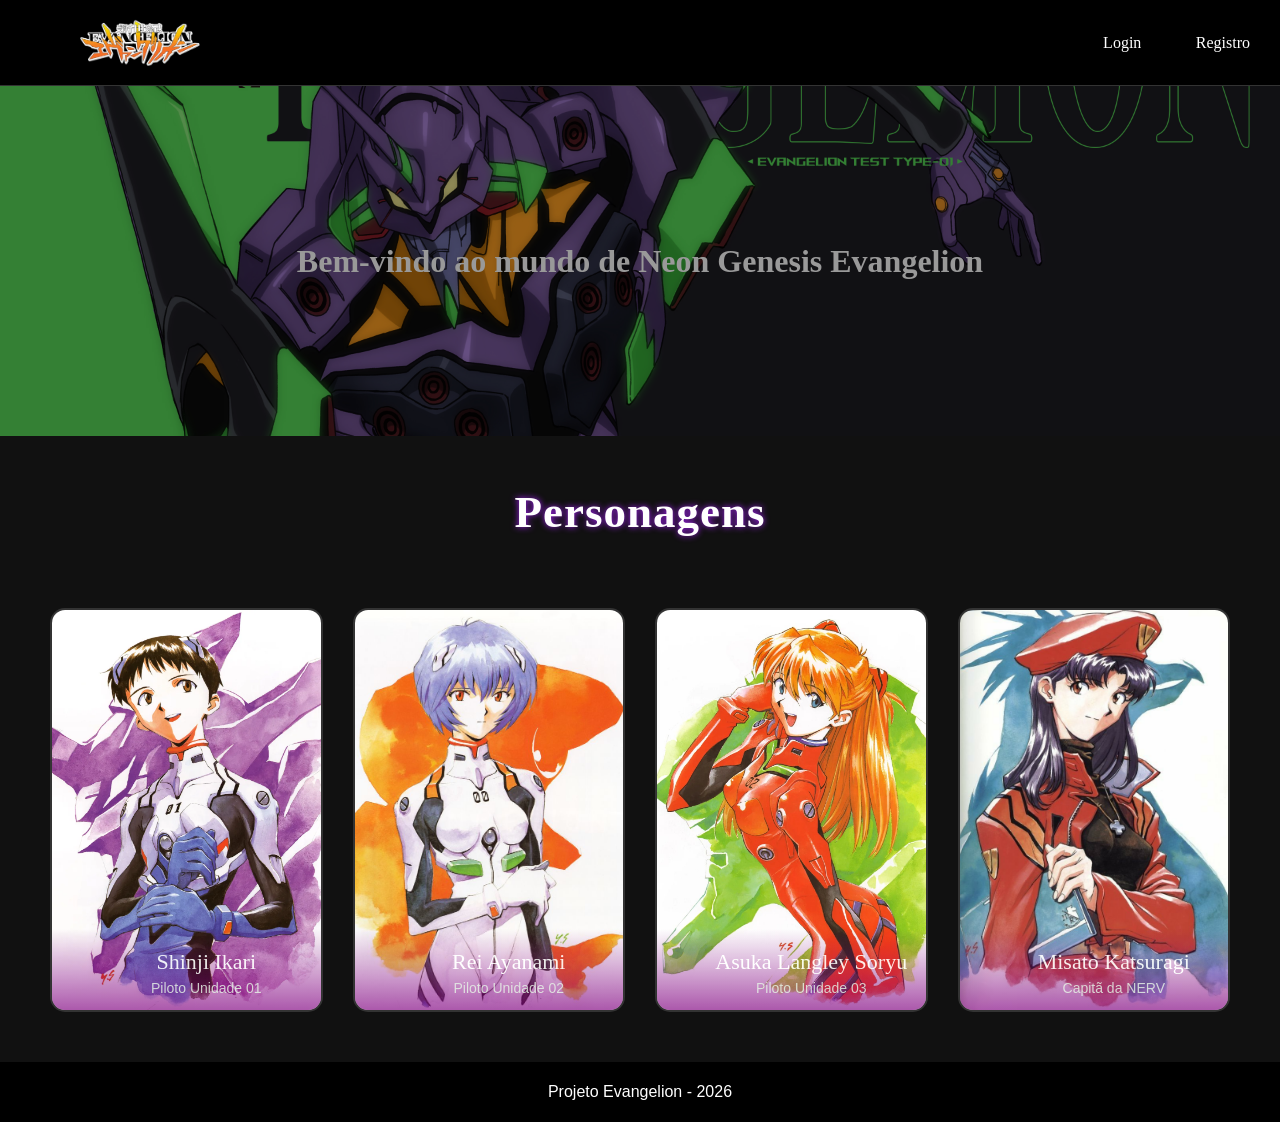
==== pages/index.html @ f6206ad4 "arrumando e começando a criar a pagina de login" ====
<!DOCTYPE html>
<html lang="pt-br">
<head>
  <meta charset="UTF-8">
  <title>Evangelion</title>
  <link rel="stylesheet" href="../css/style.css">
</head>
<body>

<header class="header">
    <a href="../pages/index.html" class="logo">
      <img src="../assets/img/logoEvangelion.webp" alt="Home">
    </a>
  <nav>
    <a href="../pages/ShinjiPage.html">Login</a>
    <a href="../pages/ReiPage.html">Registro</a>
  </nav>
</header>

    <section class="banner">
      <h2 class="fonteEvangelion">Bem-vindo ao mundo de Neon Genesis Evangelion</h2>
    </section>
    <h2 class="secaoPersonagens fonteEvangelion">Personagens</h2>


  <section class="cards">
  <div class="card" onclick="location.href='../pages/ShinjiPage.html'">
    <img src="../assets/img/Shinji_Card.webp" alt="Shinji">
    <div class="card-overlay">
      <span class="fonteEvangelion">Shinji Ikari</span>
      <p>Piloto Unidade 01</p>
    </div>
  </div>

  <div class="card" onclick="location.href='../pages/ReiPage.html'">
    <img src="../assets/img/Ayanami_Rei_Card.jpg" alt="Rei">
    <div class="card-overlay">
      <span class="fonteEvangelion">Rei Ayanami</span>
      <p>Piloto Unidade 02</p>
    </div>
  </div>

  <div class="card" onclick="location.href='../pages/AsukaPage.html'">
    <img src="../assets/img/Asuka_Card.jpg" alt="Rei">
    <div class="card-overlay">
      <span class="fonteEvangelion">Asuka Langley Soryu</span>
      <p>Piloto Unidade 03</p>
    </div>
  </div>

  <div class="card" onclick="location.href='../pages/MisatoPage.html'">
    <img src="../assets/img/Misato_card.jpg" alt="Rei">
    <div class="card-overlay">
      <span class="fonteEvangelion">Misato Katsuragi</span>
      <p>Capitã da NERV</p>
    </div>
  </div>
  
  </section>

<footer class="footer">
  <p>Projeto Evangelion - 2026</p>
</footer>

</body>
</html>
---- css/style.css ----
body {
  margin: 0;
  font-family: Arial;
  background-color: #111;
}

.header {
  display: flex;
  justify-content: space-between;
  align-items: center;
  background: black;
  color: white;
  padding: 15px 30px;
  position: sticky;
  top: 0;
  z-index: 1000;
  border-bottom: 1px solid #333; 
}

.header img {
  width: 120px;
  height: auto;
  cursor: pointer;
  transition: 0.3s;
}

.secaoPersonagens {
  color: white;
  text-align: center;
  font-size: 45px;
  margin-top: 50px;
  margin-bottom: 20px;
  text-shadow: 0 0 6px #a020f0; 
  letter-spacing: 1px;      
}

.cards {
  display: grid;
  grid-template-columns: repeat(auto-fit, minmax(250px, 1fr)); 
  gap: 30px;
  padding: 50px;
}

.card {
  position: relative; 
  height: 400px;
  border-radius: 15px;
  overflow: hidden; 
  cursor: pointer;
  border: 2px solid #333;
  transition: all 0.5s cubic-bezier(0.175, 0.885, 0.32, 1.275); 
}

.card img {
  width: 100%;
  height: 100%;
  object-fit: cover; 
  transition: transform 0.5s;
}


.card-overlay {
  position: absolute; 
  bottom: 0;
  left: 0;
  width: 100%;
  padding: 20px;
  background: linear-gradient(transparent, rgba(128, 0, 128, 0.9)); 
  color: white;
  text-align: center;
  transform: translateY(20px); 
  transition: 0.5s;
  opacity: 0.9;
}

.card-overlay span {
  font-size: 22px;
  display: block;
}

.card-overlay p {
  font-size: 14px;
  margin-top: 5px;
  color: #ddd;
}

.card:hover {
  transform: scale(1.05); 
  border-color: #a020f0;
  box-shadow: 0 10px 30px rgba(160, 32, 240, 0.6);
  z-index: 10; 
}

.card:hover img {
  transform: scale(1.1) rotate(2deg); 
}

.card:hover .card-overlay {
  transform: translateY(0); 
  background: linear-gradient(transparent, #a020f0);
}

@font-face {
  font-family: 'evangelion';
  src: url('../fonts/evangelion.otf') format('opentype');
}
.fonteEvangelion {
  font-family: 'evangelion';
}

.banner {
  position: relative;
  height: 350px;
  background: url('../assets/img/evangelion-unit-01-3840x2160-15699.png') center/cover;
  display: flex;
  align-items: center;
  justify-content: center;
}


/* overlay escuro */
.banner::after{
  content: "";  
  position: absolute;
  inset: 0;
  background: rgba(0, 0, 0, 0.4);
}

.banner h2{
  position: relative;
  color: white;
  font-size: 32px;
}

.header {
  display: flex;
  justify-items: center;
  align-items: center;
  background: black;
  color: white;
  padding: 15px 30px;
  position: sticky;
  top: 0;
}

.header a{
  color: white;
  margin-left: 50px;
  text-decoration: none;
  font-family: 'evangelion';
}

.header a:hover{
  color: purple;
}


@keyframes aparecer {
  from { opacity: 0; }
  to { opacity: 1; }
}

.banner {
  animation: aparecer 2s;
}


@keyframes pulsarNeon {
  from { text-shadow: 0 0 10px #a020f0, 0 0 20px #a020f0; }
  to { text-shadow: 0 0 20px #ff00ff, 0 0 30px #a020f0; }
}

.secaoPersonagens {
  animation: pulsarNeon 1.5s infinite alternate;
}

/* Responsividade(Uma das partes mais importantes do projeto ANTEÇÃO!!!) */
@media (max-width: 768px) {
  .cards {
    grid-template-columns: 1fr;
  }

  .banner h2{
    font-size: 20px;
    text-align: center;
    padding: 10px;
  }
}

.footer {
  background: black;
  color: white;
  text-align: center;
  padding: 5px;
}
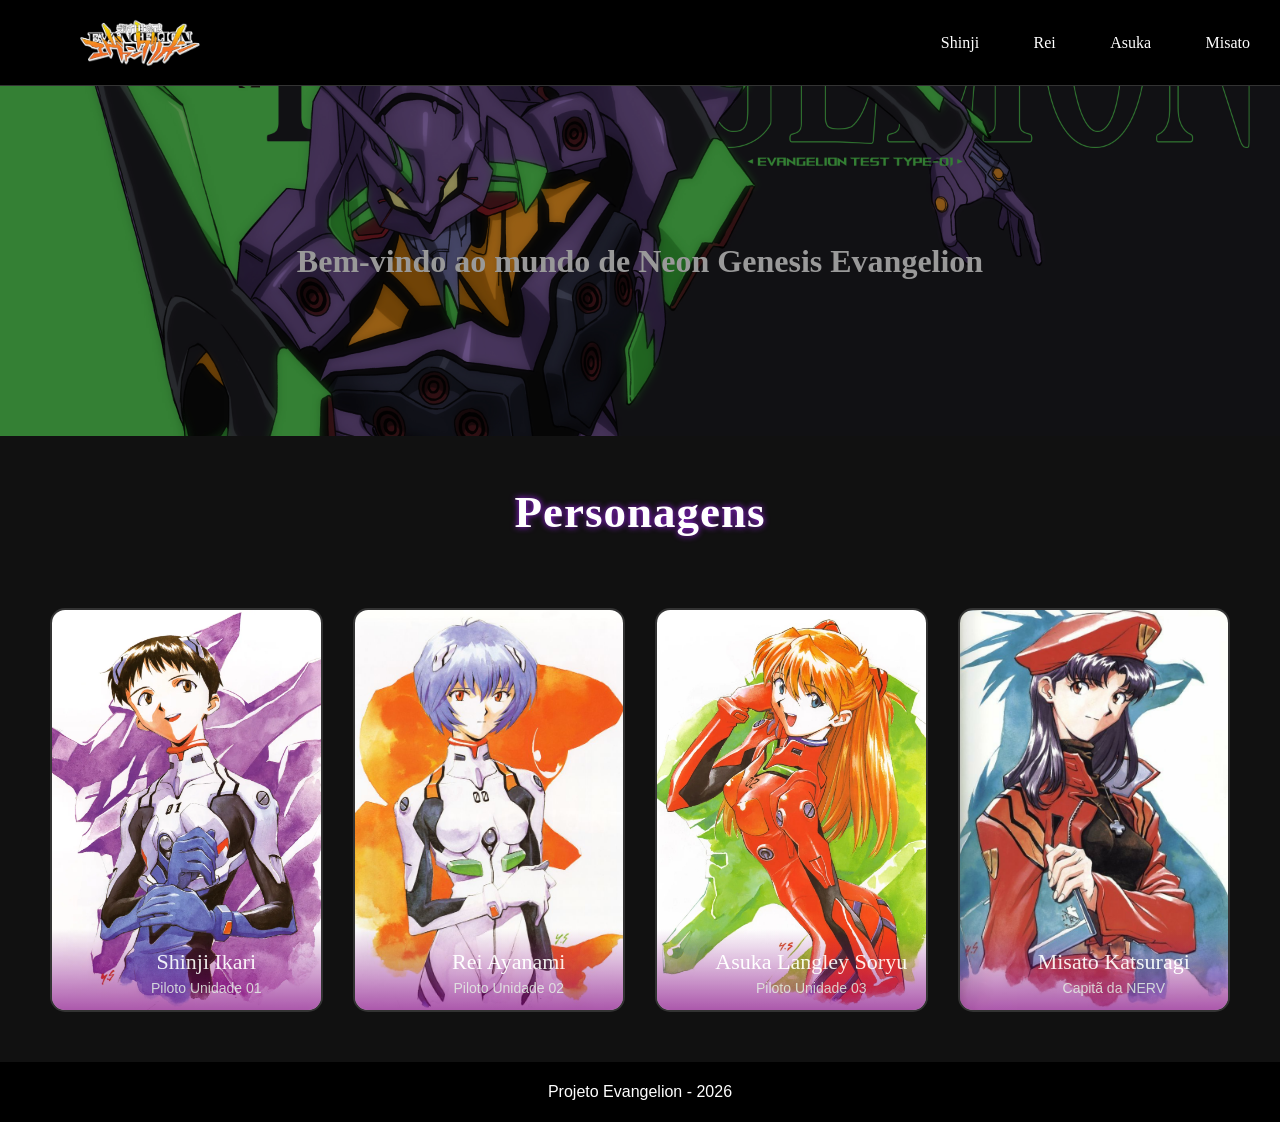
==== commit 09bb9349: "commit criando pagina da Misato" ====
--- a/pages/index.html
+++ b/pages/index.html
@@ -12,8 +12,10 @@
       <img src="../assets/img/logoEvangelion.webp" alt="Home">
     </a>
   <nav>
-    <a href="../pages/ShinjiPage.html">Login</a>
-    <a href="../pages/ReiPage.html">Registro</a>
+    <a href="../pages/ShinjiPage.html">Shinji</a>
+    <a href="../pages/ReiPage.html">Rei</a>
+    <a href="../pages/AsukaPage.html">Asuka</a>
+    <a href="../pages/MisatoPage.html">Misato</a>
   </nav>
 </header>
 
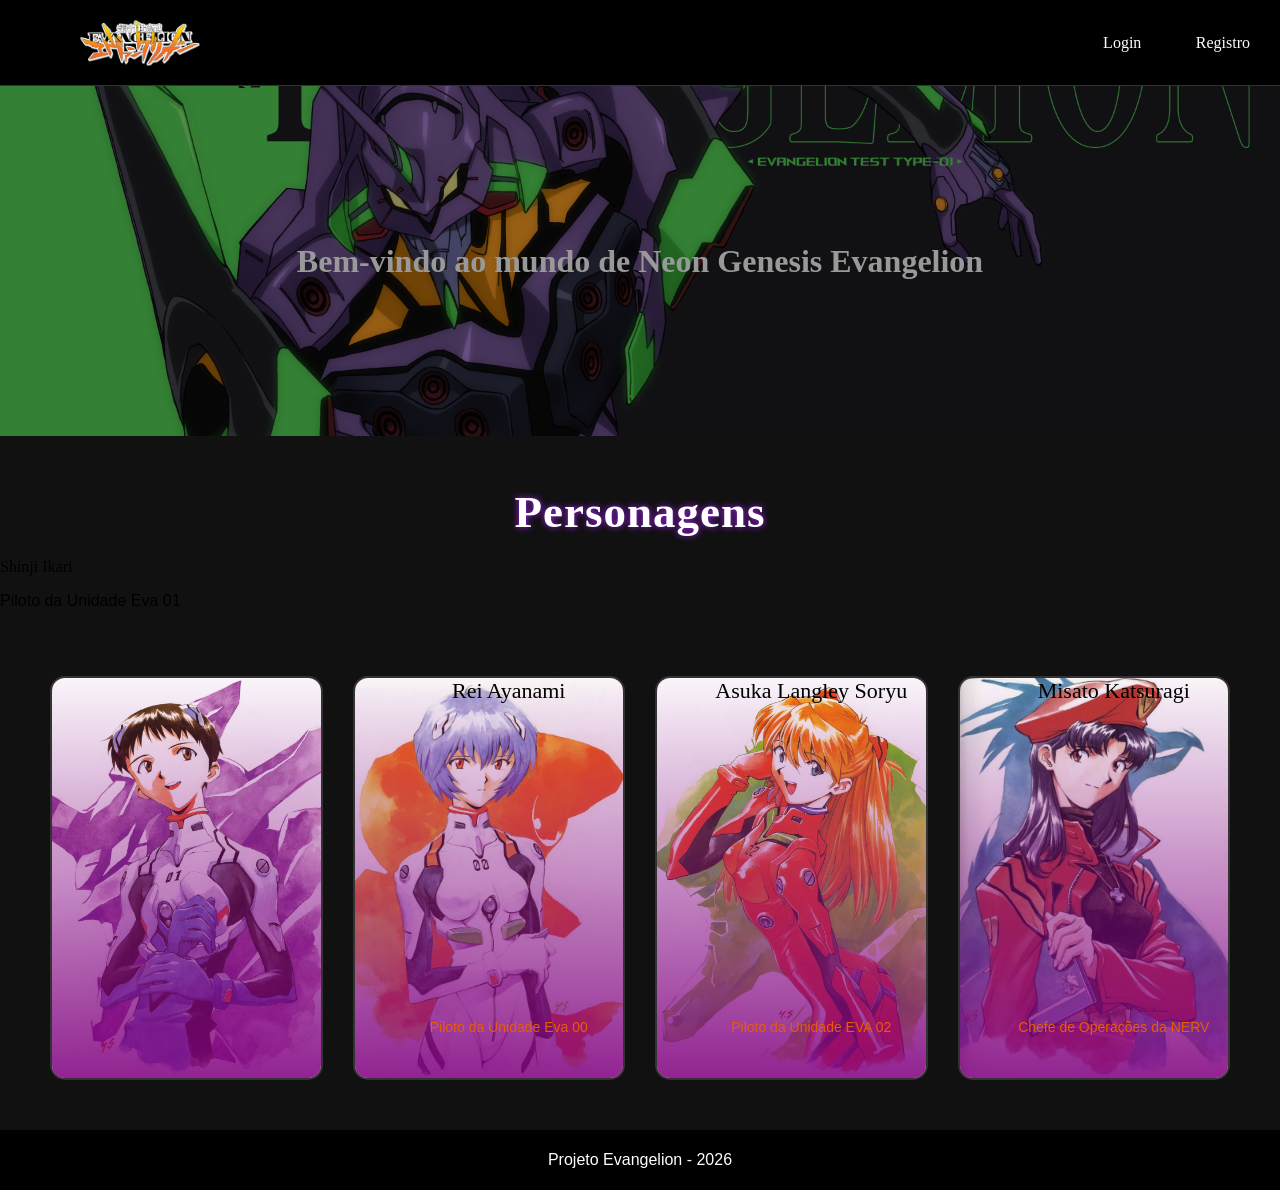
==== commit eb27c67f: "Commit temporario ajustando cards" ====
--- a/pages/index.html
+++ b/pages/index.html
@@ -12,10 +12,8 @@
       <img src="../assets/img/logoEvangelion.webp" alt="Home">
     </a>
   <nav>
-    <a href="../pages/ShinjiPage.html">Shinji</a>
-    <a href="../pages/ReiPage.html">Rei</a>
-    <a href="../pages/AsukaPage.html">Asuka</a>
-    <a href="../pages/MisatoPage.html">Misato</a>
+    <a href="../pages/login.html">Login</a>
+    <a href="../pages/registro.html">Registro</a>
   </nav>
 </header>
 
@@ -25,12 +23,12 @@
     <h2 class="secaoPersonagens fonteEvangelion">Personagens</h2>
 
 
+  <span class="fonteEvangelion">Shinji Ikari</span>
+  <p>Piloto da Unidade Eva 01</p>
   <section class="cards">
   <div class="card" onclick="location.href='../pages/ShinjiPage.html'">
     <img src="../assets/img/Shinji_Card.webp" alt="Shinji">
     <div class="card-overlay">
-      <span class="fonteEvangelion">Shinji Ikari</span>
-      <p>Piloto Unidade 01</p>
     </div>
   </div>
 
@@ -38,7 +36,7 @@
     <img src="../assets/img/Ayanami_Rei_Card.jpg" alt="Rei">
     <div class="card-overlay">
       <span class="fonteEvangelion">Rei Ayanami</span>
-      <p>Piloto Unidade 02</p>
+      <p>Piloto da Unidade Eva 00</p>
     </div>
   </div>
 
@@ -46,7 +44,7 @@
     <img src="../assets/img/Asuka_Card.jpg" alt="Rei">
     <div class="card-overlay">
       <span class="fonteEvangelion">Asuka Langley Soryu</span>
-      <p>Piloto Unidade 03</p>
+      <p>Piloto da Unidade EVA 02</p>
     </div>
   </div>
 
@@ -54,7 +52,7 @@
     <img src="../assets/img/Misato_card.jpg" alt="Rei">
     <div class="card-overlay">
       <span class="fonteEvangelion">Misato Katsuragi</span>
-      <p>Capitã da NERV</p>
+      <p>Chefe de Operações da NERV</p>
     </div>
   </div>
   
--- a/css/style.css
+++ b/css/style.css
@@ -61,27 +61,31 @@
 
 .card-overlay {
   position: absolute; 
+  top: -10%;
   bottom: 0;
   left: 0;
   width: 100%;
   padding: 20px;
   background: linear-gradient(transparent, rgba(128, 0, 128, 0.9)); 
-  color: white;
+  color: #e85c04;
   text-align: center;
   transform: translateY(20px); 
   transition: 0.5s;
-  opacity: 0.9;
+  /*opacity: 0.2;*/
 }
 
 .card-overlay span {
   font-size: 22px;
   display: block;
+  color: black;
+  opacity: 100%;
 }
 
 .card-overlay p {
   font-size: 14px;
-  margin-top: 5px;
-  color: #ddd;
+  margin-top: 315px;
+  color: #e85c04;
+  
 }
 
 .card:hover {
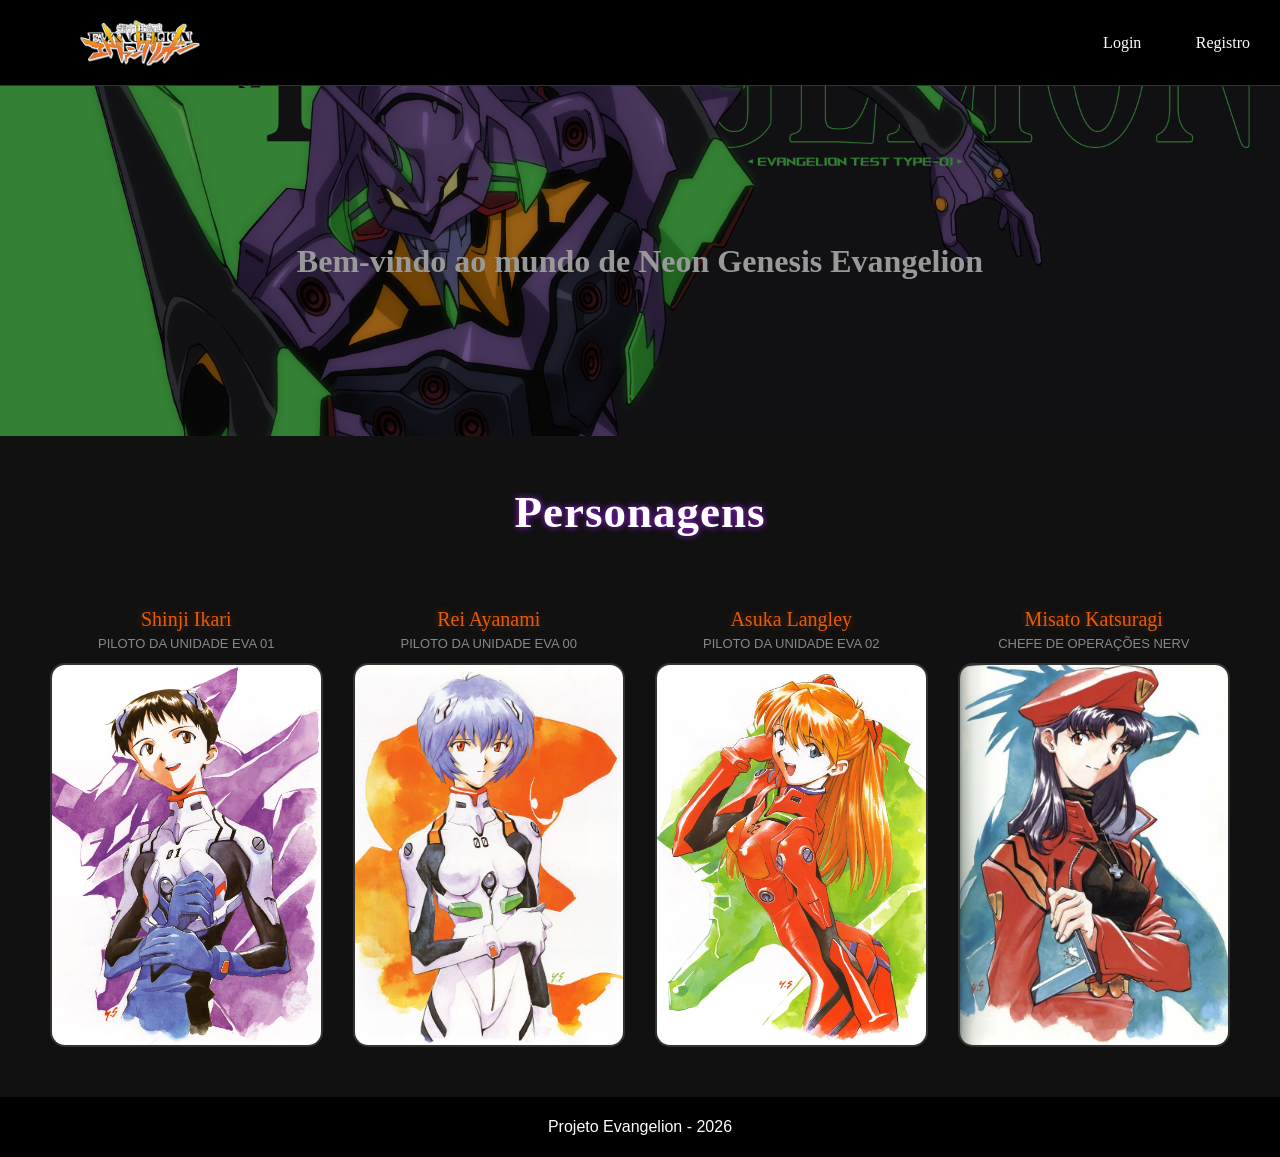
==== commit 273acaf4: "Commit ajustando os cards" ====
--- a/pages/index.html
+++ b/pages/index.html
@@ -14,6 +14,7 @@
   <nav>
     <a href="../pages/login.html">Login</a>
     <a href="../pages/registro.html">Registro</a>
+
   </nav>
 </header>
 
@@ -23,38 +24,49 @@
     <h2 class="secaoPersonagens fonteEvangelion">Personagens</h2>
 
 
-  <span class="fonteEvangelion">Shinji Ikari</span>
-  <p>Piloto da Unidade Eva 01</p>
   <section class="cards">
+
   <div class="card" onclick="location.href='../pages/ShinjiPage.html'">
-    <img src="../assets/img/Shinji_Card.webp" alt="Shinji">
-    <div class="card-overlay">
+    <div class="card-header">
+        <span class="fonteEvangelion">Shinji Ikari</span>
+        <p>Piloto da Unidade Eva 01</p>
+    </div>
+    <div class="card-img-wrapper">
+        <img src="../assets/img/Shinji_Card.webp" alt="Shinji">
     </div>
   </div>
 
   <div class="card" onclick="location.href='../pages/ReiPage.html'">
-    <img src="../assets/img/Ayanami_Rei_Card.jpg" alt="Rei">
-    <div class="card-overlay">
-      <span class="fonteEvangelion">Rei Ayanami</span>
-      <p>Piloto da Unidade Eva 00</p>
+    <div class="card-header">
+        <span class="fonteEvangelion">Rei Ayanami</span>
+        <p>Piloto da Unidade Eva 00</p>
+    </div>
+    <div class="card-img-wrapper">
+        <img src="../assets/img/Ayanami_Rei_Card.jpg" alt="Rei">
     </div>
   </div>
 
   <div class="card" onclick="location.href='../pages/AsukaPage.html'">
-    <img src="../assets/img/Asuka_Card.jpg" alt="Rei">
-    <div class="card-overlay">
-      <span class="fonteEvangelion">Asuka Langley Soryu</span>
-      <p>Piloto da Unidade EVA 02</p>
+    <div class="card-header">
+        <span class="fonteEvangelion">Asuka Langley</span>
+        <p>Piloto da Unidade EVA 02</p>
+    </div>
+    <div class="card-img-wrapper">
+        <img src="../assets/img/Asuka_Card.jpg" alt="Asuka">
     </div>
   </div>
 
   <div class="card" onclick="location.href='../pages/MisatoPage.html'">
-    <img src="../assets/img/Misato_card.jpg" alt="Rei">
-    <div class="card-overlay">
-      <span class="fonteEvangelion">Misato Katsuragi</span>
-      <p>Chefe de Operações da NERV</p>
+    <div class="card-header">
+        <span class="fonteEvangelion">Misato Katsuragi</span>
+        <p>Chefe de Operações NERV</p>
+    </div>
+    <div class="card-img-wrapper">
+        <img src="../assets/img/Misato_card.jpg" alt="Misato">
     </div>
   </div>
+
+</section>
   
   </section>
 
--- a/css/style.css
+++ b/css/style.css
@@ -42,66 +42,65 @@
 }
 
 .card {
-  position: relative; 
-  height: 400px;
-  border-radius: 15px;
-  overflow: hidden; 
+  display: flex;
+  flex-direction: column; 
+  gap: 12px;
   cursor: pointer;
-  border: 2px solid #333;
-  transition: all 0.5s cubic-bezier(0.175, 0.885, 0.32, 1.275); 
+  background: transparent;
+  transition: transform 0.3s ease;
 }
 
-.card img {
+.card-header {
+  text-align: center;
+}
+
+.card-header span {
+  font-size: 20px;
+  display: block;
+  color: #e85c04; 
+  font-family: 'evangelion'; 
+  text-shadow: 0 0 8px rgba(232, 92, 4, 0.4);
+}
+
+.card-header p {
+  font-size: 13px;
+  margin: 5px 0 0 0;
+  color: #888;
+  text-transform: uppercase;
+}
+
+.card-img-wrapper {
+  position: relative;
+  height: 380px; 
+  border-radius: 15px;
+  overflow: hidden;
+  border: 2px solid #333;
+  transition: 0.4s;
+}
+
+.card-img-wrapper img {
   width: 100%;
   height: 100%;
-  object-fit: cover; 
-  transition: transform 0.5s;
+  object-fit: cover;
+  transition: transform 0.5s ease;
 }
 
-
-.card-overlay {
-  position: absolute; 
-  top: -10%;
-  bottom: 0;
-  left: 0;
-  width: 100%;
-  padding: 20px;
-  background: linear-gradient(transparent, rgba(128, 0, 128, 0.9)); 
-  color: #e85c04;
-  text-align: center;
-  transform: translateY(20px); 
-  transition: 0.5s;
-  /*opacity: 0.2;*/
+.card:hover .card-img-wrapper {
+  border-color: #a020f0;
+  box-shadow: 0 0 20px rgba(160, 32, 240, 0.6);
 }
 
-.card-overlay span {
-  font-size: 22px;
-  display: block;
-  color: black;
-  opacity: 100%;
+.card:hover .card-img-wrapper img {
+  transform: scale(1.1) rotate(1deg);
 }
 
-.card-overlay p {
-  font-size: 14px;
-  margin-top: 315px;
-  color: #e85c04;
-  
+.card:hover .card-header span {
+  color: #fff;
+  text-shadow: 0 0 15px #e85c04;
 }
 
 .card:hover {
-  transform: scale(1.05); 
-  border-color: #a020f0;
-  box-shadow: 0 10px 30px rgba(160, 32, 240, 0.6);
-  z-index: 10; 
-}
-
-.card:hover img {
-  transform: scale(1.1) rotate(2deg); 
-}
-
-.card:hover .card-overlay {
-  transform: translateY(0); 
-  background: linear-gradient(transparent, #a020f0);
+  transform: translateY(-8px);
 }
 
 @font-face {
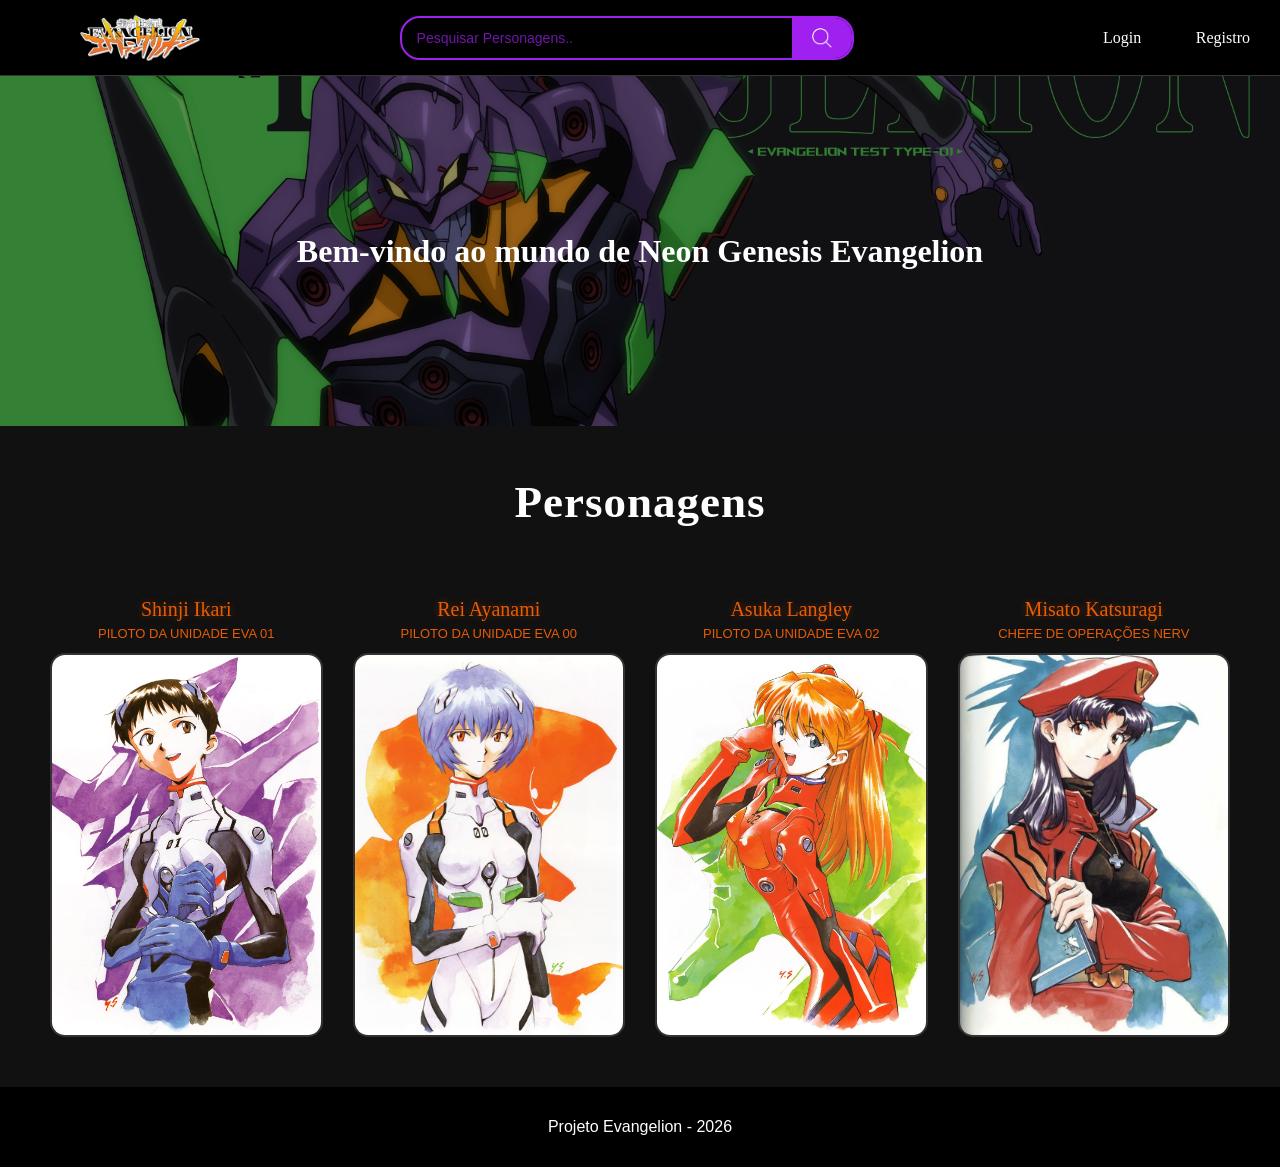
==== commit 7401ddb6: "Commit - Adicionando a barra de pesquisa no projeto" ====
--- a/pages/index.html
+++ b/pages/index.html
@@ -11,6 +11,14 @@
     <a href="../pages/index.html" class="logo">
       <img src="../assets/img/logoEvangelion.webp" alt="Home">
     </a>
+
+    <div class="search-box">
+        <div class="input-wrapper">
+            <input type="text" placeholder="Pesquisar Personagens..">
+            <img src="../assets/img/lupa.png" alt="Buscar">
+        </div>
+    </div>
+
   <nav>
     <a href="../pages/login.html">Login</a>
     <a href="../pages/registro.html">Registro</a>
--- a/css/style.css
+++ b/css/style.css
@@ -10,11 +10,11 @@
   align-items: center;
   background: black;
   color: white;
-  padding: 15px 30px;
+  padding: 10px 30px;
   position: sticky;
   top: 0;
   z-index: 1000;
-  border-bottom: 1px solid #333; 
+  border-bottom: 1px solid #333;
 }
 
 .header img {
@@ -24,26 +24,84 @@
   transition: 0.3s;
 }
 
+.search-box {
+  position: relative;
+  display: flex;
+  align-items: center;
+  width: 100%;
+  max-width: 450px;
+  margin: 0 20px;
+  overflow: hidden; 
+  border-radius: 20px;
+  border: 2px solid #a020f0;
+  background-color: #000;
+  transition: all 0.3s ease;
+}
+
+.search-box input {
+  width: 100%;
+  padding: 12px 60px 12px 15px;
+  background-color: transparent;
+  border: none;
+  color: #a020f0;
+  font-size: 14px;
+  outline: none;
+}
+
+.search-box input::placeholder {
+  color: rgba(160, 32, 240, 0.7);
+}
+
+.search-box img {
+  position: absolute;
+  right: 10px;
+  top: 0;
+  height: 100%;
+  width: 40px;
+  padding: 0px;
+  object-fit: contain;
+  transform: scale(1.5) translateX(-0px);
+  cursor: pointer;
+  background-color: #a020f0; 
+  transition: all 0.3s ease;
+}
+
+.search-box:focus-within {
+  box-shadow: 0 0 15px rgba(160, 32, 240, 0.8);
+  border-color: #ff00ff;
+}
+
+.header a {
+  color: white;
+  margin-left: 50px;
+  text-decoration: none;
+  font-family: 'evangelion';
+}
+
+.header a:hover {
+  color: #a020f0;
+}
+
 .secaoPersonagens {
   color: white;
   text-align: center;
   font-size: 45px;
   margin-top: 50px;
   margin-bottom: 20px;
-  text-shadow: 0 0 6px #a020f0; 
-  letter-spacing: 1px;      
+  letter-spacing: 1px;
+  animation: pulsarNeon 1.5s infinite alternate;
 }
 
 .cards {
   display: grid;
-  grid-template-columns: repeat(auto-fit, minmax(250px, 1fr)); 
+  grid-template-columns: repeat(auto-fit, minmax(250px, 1fr));
   gap: 30px;
   padding: 50px;
 }
 
 .card {
   display: flex;
-  flex-direction: column; 
+  flex-direction: column;
   gap: 12px;
   cursor: pointer;
   background: transparent;
@@ -57,21 +115,21 @@
 .card-header span {
   font-size: 20px;
   display: block;
-  color: #e85c04; 
-  font-family: 'evangelion'; 
+  color: #e85c04;
+  font-family: 'evangelion';
   text-shadow: 0 0 8px rgba(232, 92, 4, 0.4);
 }
 
 .card-header p {
   font-size: 13px;
   margin: 5px 0 0 0;
-  color: #888;
+  color: #e85c04;
   text-transform: uppercase;
 }
 
 .card-img-wrapper {
   position: relative;
-  height: 380px; 
+  height: 380px;
   border-radius: 15px;
   overflow: hidden;
   border: 2px solid #333;
@@ -95,7 +153,7 @@
 }
 
 .card:hover .card-header span {
-  color: #fff;
+  color: #b10018;
   text-shadow: 0 0 15px #e85c04;
 }
 
@@ -107,6 +165,7 @@
   font-family: 'evangelion';
   src: url('../fonts/evangelion.otf') format('opentype');
 }
+
 .fonteEvangelion {
   font-family: 'evangelion';
 }
@@ -118,72 +177,50 @@
   display: flex;
   align-items: center;
   justify-content: center;
-}
-
-
-/* overlay escuro */
-.banner::after{
-  content: "";  
+  animation: aparecer 2s;
+}
+
+.banner::after {
+  content: "";
   position: absolute;
   inset: 0;
   background: rgba(0, 0, 0, 0.4);
 }
 
-.banner h2{
+.banner h2 {
   position: relative;
   color: white;
   font-size: 32px;
-}
-
-.header {
-  display: flex;
-  justify-items: center;
-  align-items: center;
-  background: black;
-  color: white;
-  padding: 15px 30px;
-  position: sticky;
-  top: 0;
-}
-
-.header a{
-  color: white;
-  margin-left: 50px;
-  text-decoration: none;
-  font-family: 'evangelion';
-}
-
-.header a:hover{
-  color: purple;
-}
-
+  z-index: 1;
+}
 
 @keyframes aparecer {
   from { opacity: 0; }
   to { opacity: 1; }
 }
 
-.banner {
-  animation: aparecer 2s;
-}
-
-
 @keyframes pulsarNeon {
   from { text-shadow: 0 0 10px #a020f0, 0 0 20px #a020f0; }
   to { text-shadow: 0 0 20px #ff00ff, 0 0 30px #a020f0; }
 }
 
-.secaoPersonagens {
-  animation: pulsarNeon 1.5s infinite alternate;
-}
-
-/* Responsividade(Uma das partes mais importantes do projeto ANTEÇÃO!!!) */
 @media (max-width: 768px) {
+  .header {
+    flex-direction: column;
+    gap: 15px;
+    padding: 20px;
+  }
+  .header a {
+    margin-left: 15px;
+  }
+  .search-box {
+    max-width: 90%;
+    margin: 5px 0;
+  }
   .cards {
     grid-template-columns: 1fr;
   }
-
-  .banner h2{
+  .banner h2 {
     font-size: 20px;
     text-align: center;
     padding: 10px;
@@ -194,5 +231,5 @@
   background: black;
   color: white;
   text-align: center;
-  padding: 5px;
+  padding: 15px;
 }
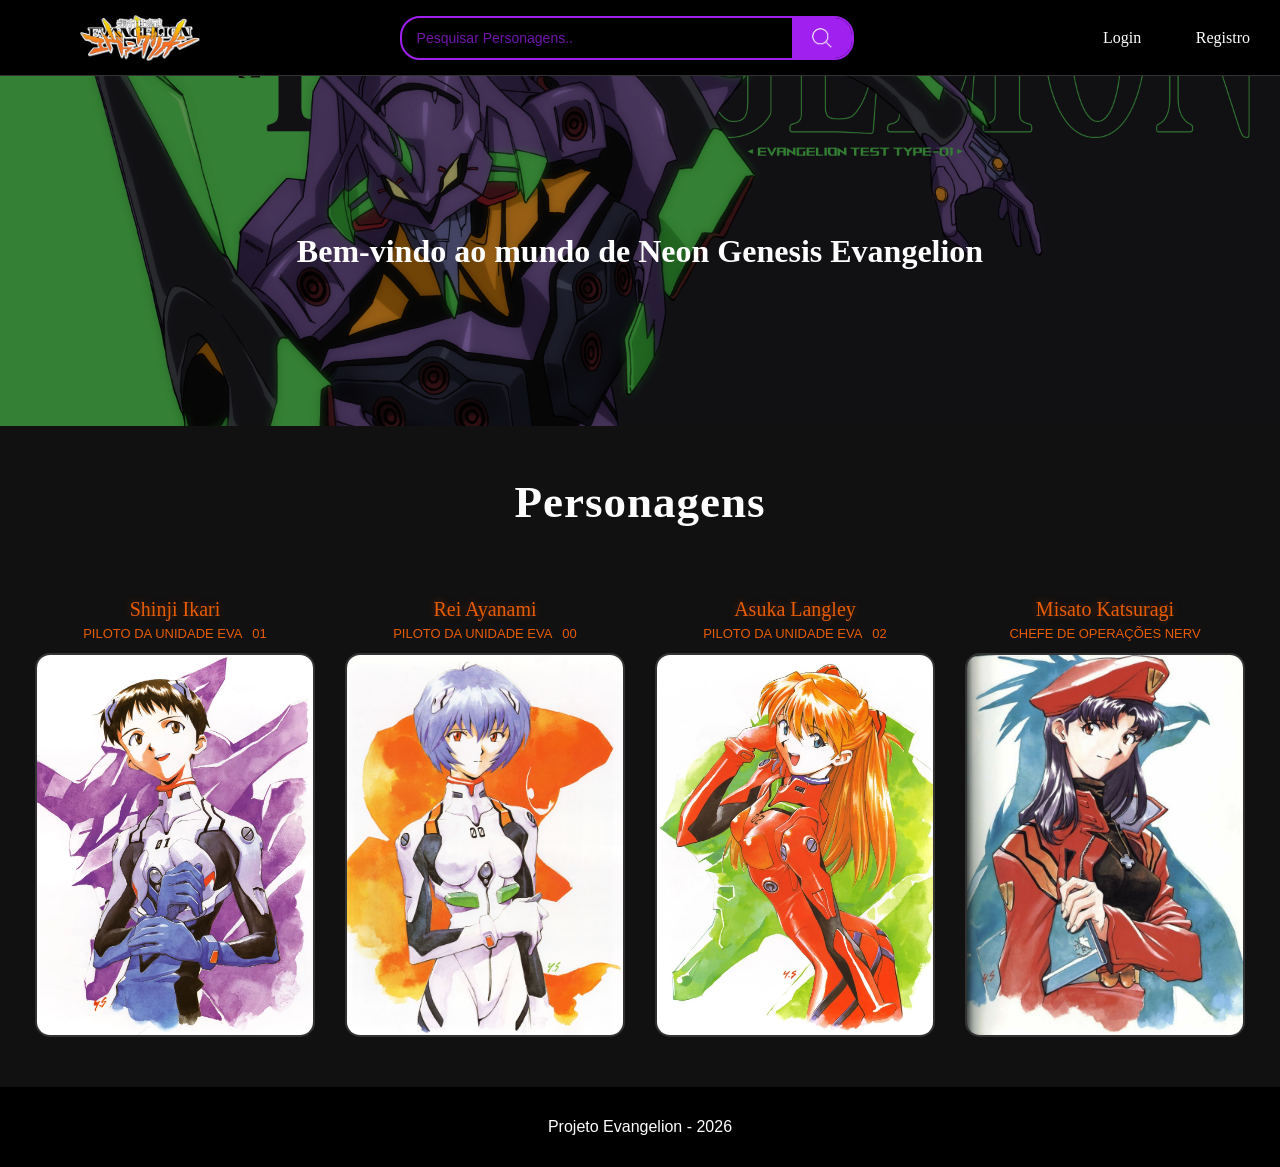
==== commit bc5d2cee: "commit asuka v2.2 (dessa vez n esqueço do git push ;-;  )" ====
--- a/pages/index.html
+++ b/pages/index.html
@@ -37,7 +37,7 @@
   <div class="card" onclick="location.href='../pages/ShinjiPage.html'">
     <div class="card-header">
         <span class="fonteEvangelion">Shinji Ikari</span>
-        <p>Piloto da Unidade Eva 01</p>
+        <p>Piloto da Unidade Eva⠀01</p>
     </div>
     <div class="card-img-wrapper">
         <img src="../assets/img/Shinji_Card.webp" alt="Shinji">
@@ -47,7 +47,7 @@
   <div class="card" onclick="location.href='../pages/ReiPage.html'">
     <div class="card-header">
         <span class="fonteEvangelion">Rei Ayanami</span>
-        <p>Piloto da Unidade Eva 00</p>
+        <p>Piloto da Unidade Eva⠀00</p>
     </div>
     <div class="card-img-wrapper">
         <img src="../assets/img/Ayanami_Rei_Card.jpg" alt="Rei">
@@ -57,7 +57,7 @@
   <div class="card" onclick="location.href='../pages/AsukaPage.html'">
     <div class="card-header">
         <span class="fonteEvangelion">Asuka Langley</span>
-        <p>Piloto da Unidade EVA 02</p>
+        <p>Piloto da Unidade EVA⠀02</p>
     </div>
     <div class="card-img-wrapper">
         <img src="../assets/img/Asuka_Card.jpg" alt="Asuka">
--- a/css/style.css
+++ b/css/style.css
@@ -93,10 +93,13 @@
 }
 
 .cards {
-  display: grid;
-  grid-template-columns: repeat(auto-fit, minmax(250px, 1fr));
+  display: flex;
+  flex-wrap: wrap;
+  justify-content: center;
   gap: 30px;
-  padding: 50px;
+  padding: 50px 20px;
+  max-width: 1400px;
+  margin: 0 auto;
 }
 
 .card {
@@ -106,6 +109,8 @@
   cursor: pointer;
   background: transparent;
   transition: transform 0.3s ease;
+  width: 280px;
+  flex-shrink: 0;
 }
 
 .card-header {
@@ -157,9 +162,21 @@
   text-shadow: 0 0 15px #e85c04;
 }
 
+/*o teste do hover para cada card* NA LINHA ABAIXO
+
+.card:hover .card-headerAsuka span {
+  color: #b10018;
+  text-shadow: 0 0 15px #e85c04;
+}
+
+não funcionou kkkkk, precisaria de mais tempo*/
+
 .card:hover {
   transform: translateY(-8px);
 }
+
+
+
 
 @font-face {
   font-family: 'evangelion';
